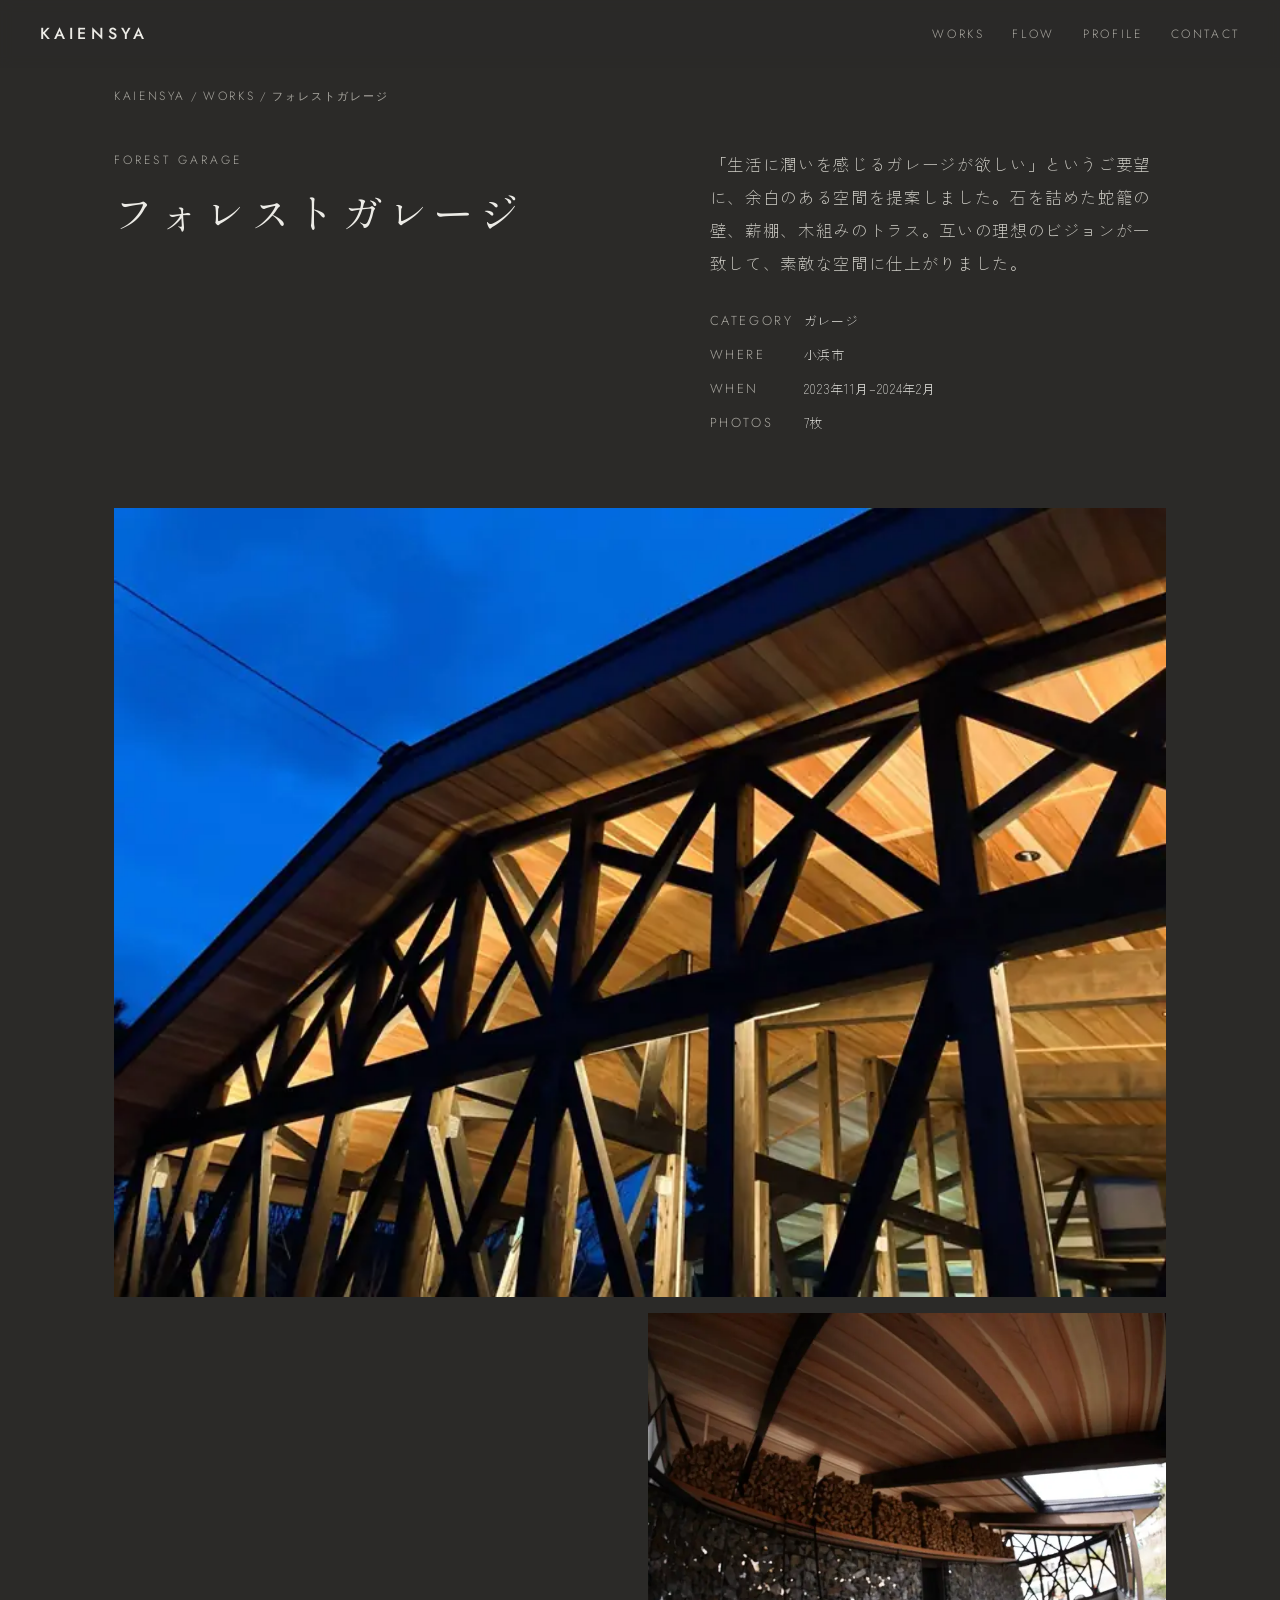
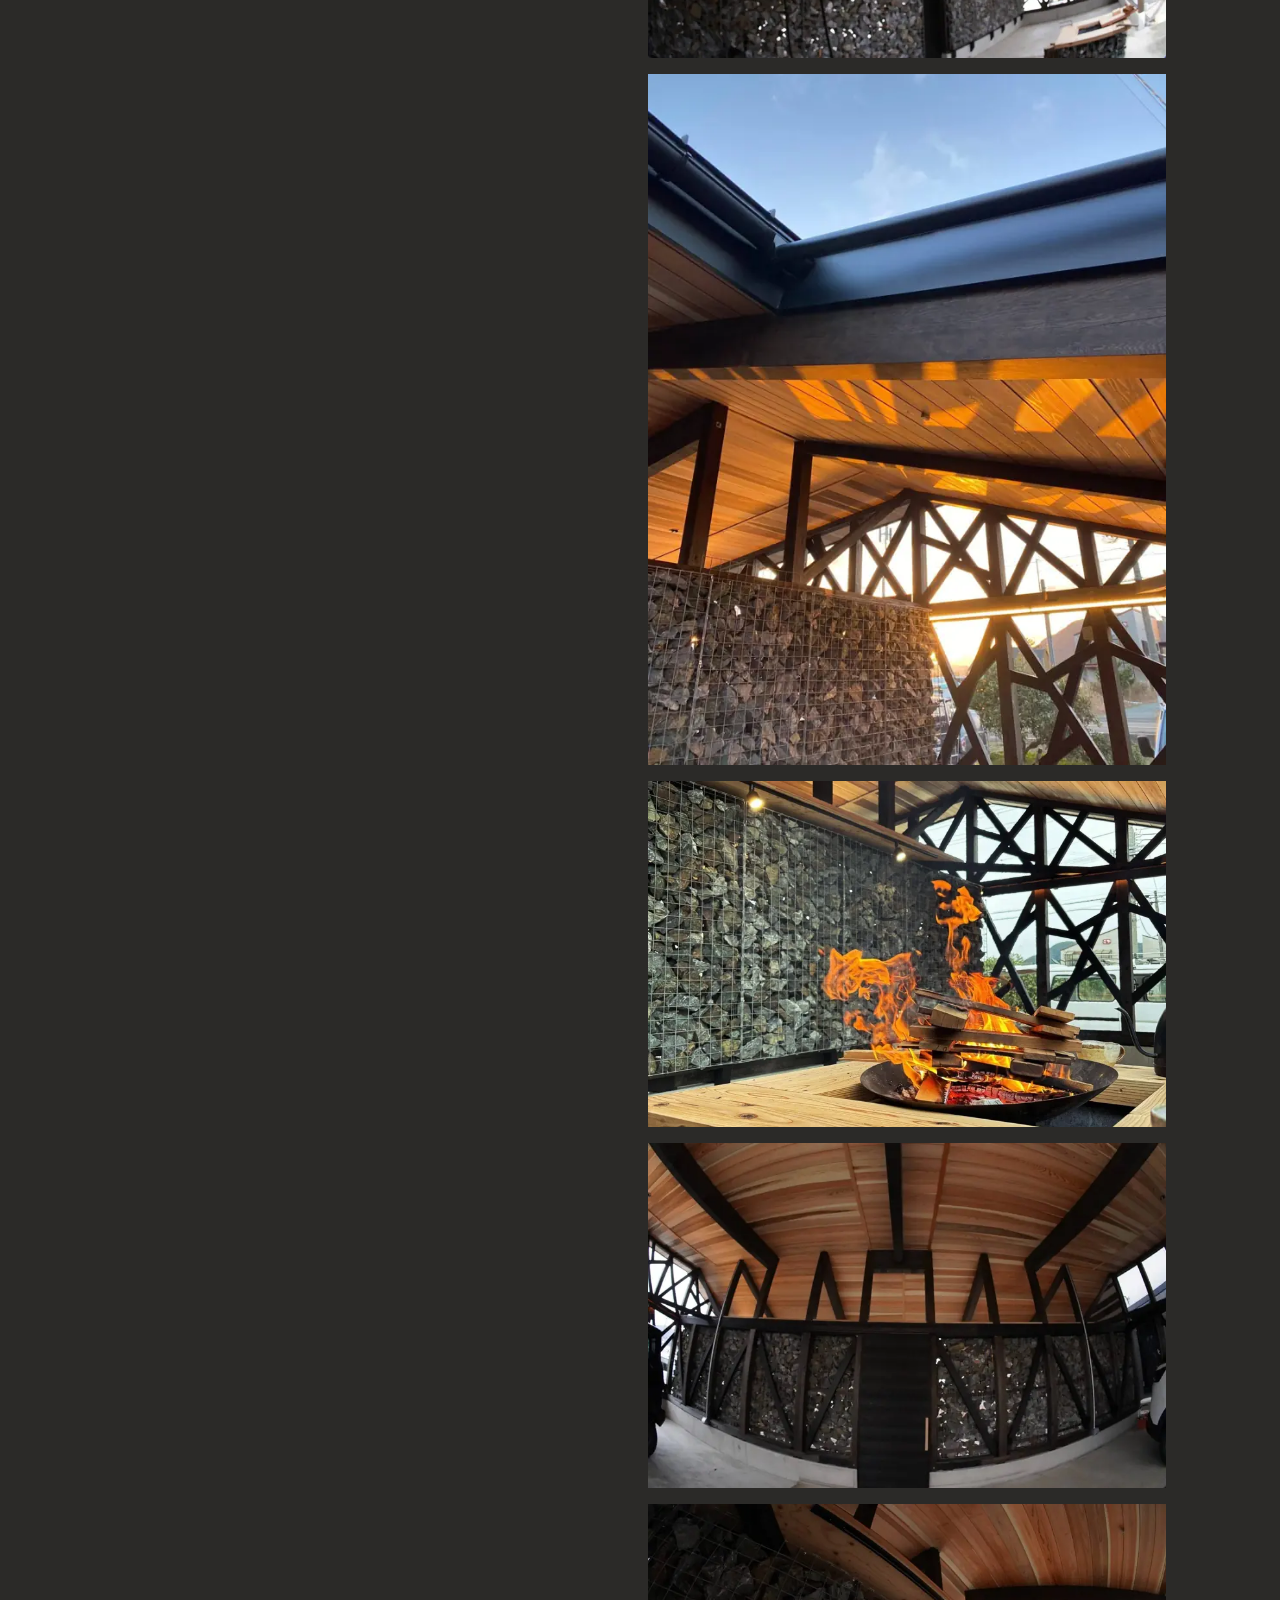
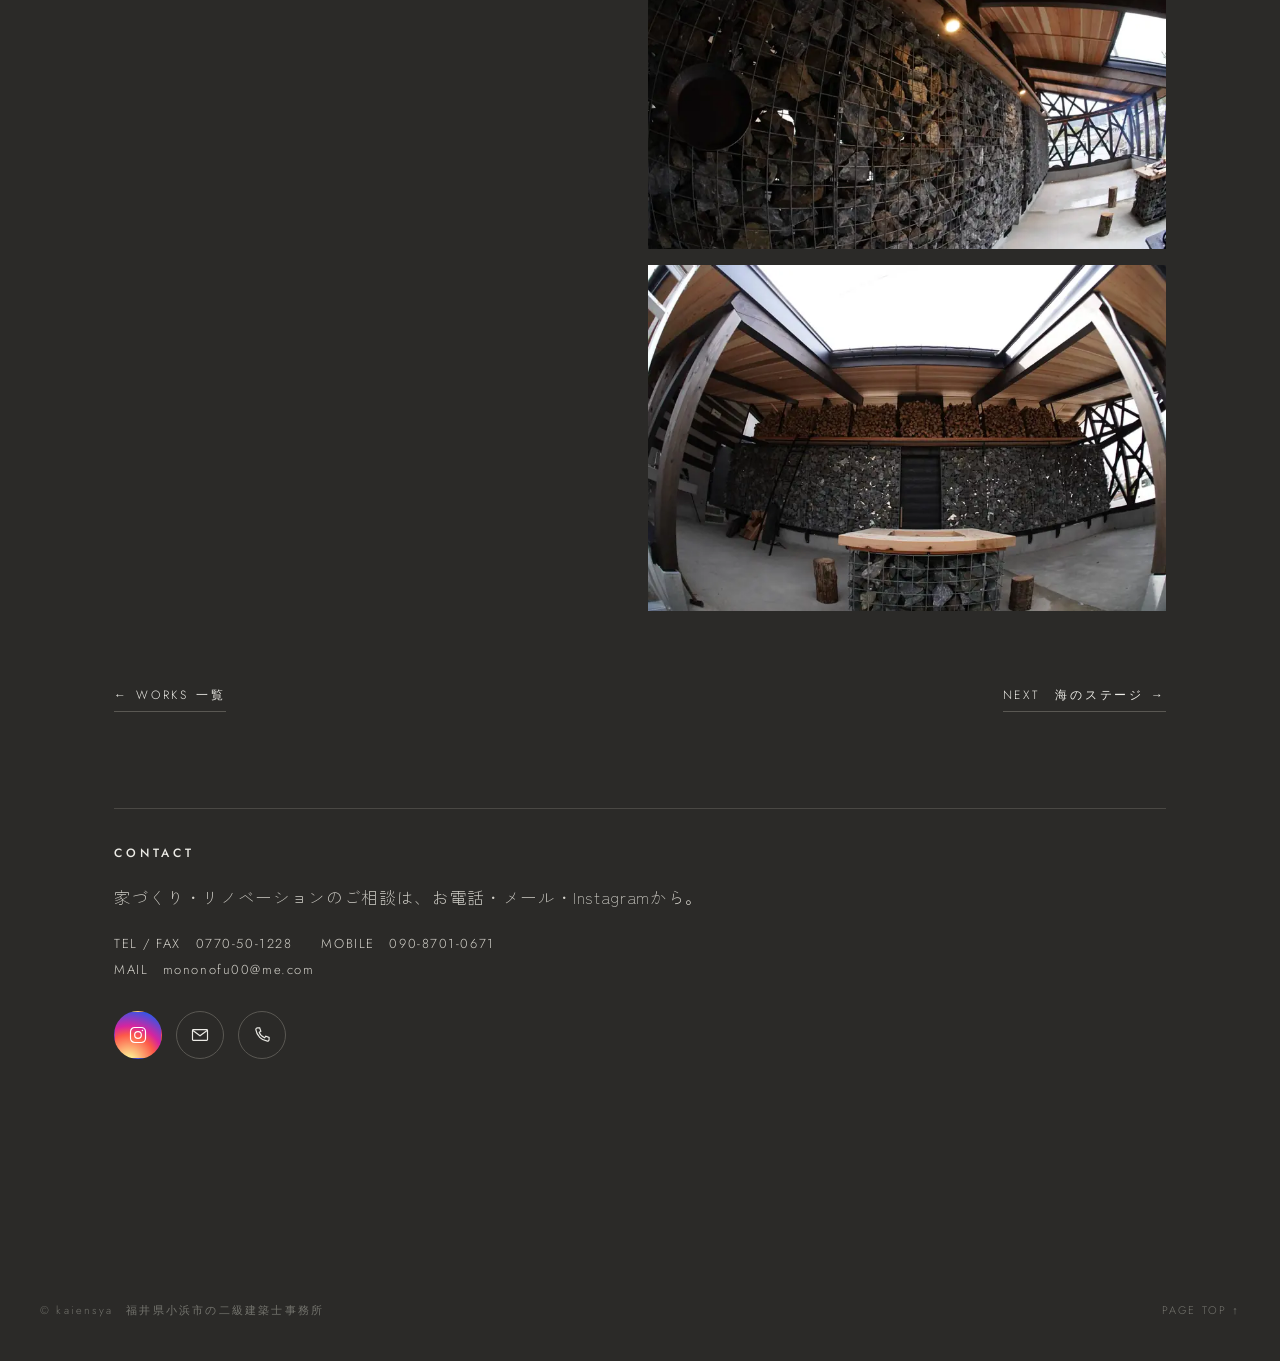
==== works/garage/index.html @ 5246a968 "敦賀の改修に写真3枚を追加 Co-Authored-By: Claude Opus 5.5 <noreply@anthropic.com>" ====
<!doctype html>
<html lang="ja">
<head>
<meta charset="utf-8">
<meta name="viewport" content="width=device-width, initial-scale=1, viewport-fit=cover">
<title>フォレストガレージ｜小浜市のガレージ｜kaiensya</title>
<meta name="description" content="フォレストガレージ（小浜市）。「生活に潤いを感じるガレージが欲しい」というご要望に、余白のある空間を提案しました。石を詰めた蛇籠の壁、薪棚、木組みのトラス。互いの理想のビジョンが一致して、素…　福井県小浜市の二級建築士事務所 kaiensya の施工事例。">
<link rel="canonical" href="https://www.kaiensya.com/works/garage/">
<meta property="og:type" content="article">
<meta property="og:site_name" content="kaiensya">
<meta property="og:title" content="フォレストガレージ｜小浜市のガレージ｜kaiensya">
<meta property="og:description" content="フォレストガレージ（小浜市）。「生活に潤いを感じるガレージが欲しい」というご要望に、余白のある空間を提案しました。石を詰めた蛇籠の壁、薪棚、木組みのトラス。互いの理想のビジョンが一致して、素…　福井県小浜市の二級建築士事務所 kaiensya の施工事例。">
<meta property="og:url" content="https://www.kaiensya.com/works/garage/">
<meta property="og:image" content="https://www.kaiensya.com/img/garage/01.jpg">
<meta property="og:locale" content="ja_JP">
<meta name="twitter:card" content="summary_large_image">
<meta name="theme-color" content="#f8f8f6">
<link rel="icon" href="/favicon.svg" type="image/svg+xml">
<link rel="preconnect" href="https://fonts.googleapis.com">
<link rel="preconnect" href="https://fonts.gstatic.com" crossorigin>
<link rel="stylesheet" href="https://fonts.googleapis.com/css2?family=Jost:wght@300;400;500&family=Shippori+Mincho:wght@400;500&family=Zen+Kaku+Gothic+New:wght@300;400&display=swap">
<link rel="stylesheet" href="/assets/style.css?v=20">
<script type="application/ld+json">{"@context": "https://schema.org", "@type": "CreativeWork", "name": "フォレストガレージ", "alternateName": "FOREST GARAGE", "description": "「生活に潤いを感じるガレージが欲しい」というご要望に、余白のある空間を提案しました。石を詰めた蛇籠の壁、薪棚、木組みのトラス。互いの理想のビジョンが一致して、素敵な空間に仕上がりました。", "url": "https://www.kaiensya.com/works/garage/", "inLanguage": "ja", "image": ["https://www.kaiensya.com/img/garage/01.jpg", "https://www.kaiensya.com/img/garage/02.jpg", "https://www.kaiensya.com/img/garage/03.jpg", "https://www.kaiensya.com/img/garage/04.jpg", "https://www.kaiensya.com/img/garage/05.jpg"], "creator": {"@id": "https://www.kaiensya.com/#org"}, "genre": "ガレージ", "locationCreated": {"@type": "Place", "name": "福井県小浜市"}}</script><script type="application/ld+json">{"@context": "https://schema.org", "@type": "BreadcrumbList", "itemListElement": [{"@type": "ListItem", "position": 1, "name": "kaiensya", "item": "https://www.kaiensya.com/"}, {"@type": "ListItem", "position": 2, "name": "施工事例", "item": "https://www.kaiensya.com/#works"}, {"@type": "ListItem", "position": 3, "name": "フォレストガレージ", "item": "https://www.kaiensya.com/works/garage/"}]}</script>
</head>
<body class="workpage">
<header id="hdr">
  <div class="wrap">
    <a class="logo" href="/">KAIENSYA</a>
    <nav aria-label="メニュー">
      <a href="/#works">WORKS</a>
      <a class="opt" href="/#flow">FLOW</a>
      <a class="opt" href="/#profile">PROFILE</a>
      <a href="/#contact">CONTACT</a>
    </nav>
  </div>
</header>
<main class="d-body">
  <nav class="crumbs" aria-label="現在地"><a href="/">KAIENSYA</a> / <a href="/#works">WORKS</a> / <span>フォレストガレージ</span></nav>
  <div class="d-title">
    <div>
      <p class="en">FOREST GARAGE</p>
      <h1>フォレストガレージ</h1>
    </div>
    <div>
      <p>「生活に潤いを感じるガレージが欲しい」というご要望に、余白のある空間を提案しました。石を詰めた蛇籠の壁、薪棚、木組みのトラス。互いの理想のビジョンが一致して、素敵な空間に仕上がりました。</p>
      <dl class="d-data"><dt>CATEGORY</dt><dd>ガレージ</dd><dt>WHERE</dt><dd>小浜市</dd><dt>WHEN</dt><dd>2023年11月–2024年2月</dd><dt>PHOTOS</dt><dd>7枚</dd></dl>
    </div>
  </div>
  <div class="d-photos"><picture><source type="image/webp" srcset="/img/garage/01-800.webp?v=20 800w, /img/garage/01-1600.webp?v=20 1600w" sizes="(min-width: 640px) 50vw, 100vw"><img src="/img/garage/01.jpg?v=20" width="1600" height="1200" alt="フォレストガレージ 写真1（小浜市・kaiensya施工）" loading="eager" decoding="async" fetchpriority="high" class="wide"></picture><picture><source type="image/webp" srcset="/img/garage/02-800.webp?v=20 800w, /img/garage/02-1600.webp?v=20 1600w" sizes="(min-width: 640px) 50vw, 100vw"><img src="/img/garage/02.jpg?v=20" width="1600" height="1066" alt="フォレストガレージ 写真2（小浜市・kaiensya施工）" loading="eager" decoding="async" fetchpriority="high"></picture><picture><source type="image/webp" srcset="/img/garage/03-800.webp?v=20 800w, /img/garage/03-1600.webp?v=20 1600w" sizes="(min-width: 640px) 50vw, 100vw"><img src="/img/garage/03.jpg?v=20" width="1200" height="1600" alt="フォレストガレージ 写真3（小浜市・kaiensya施工）" loading="lazy" decoding="async"></picture><picture><source type="image/webp" srcset="/img/garage/04-800.webp?v=20 800w, /img/garage/04-1600.webp?v=20 1600w" sizes="(min-width: 640px) 50vw, 100vw"><img src="/img/garage/04.jpg?v=20" width="1440" height="963" alt="フォレストガレージ 写真4（小浜市・kaiensya施工）" loading="lazy" decoding="async"></picture><picture><source type="image/webp" srcset="/img/garage/05-800.webp?v=20 800w, /img/garage/05-1600.webp?v=20 1600w" sizes="(min-width: 640px) 50vw, 100vw"><img src="/img/garage/05.jpg?v=20" width="1600" height="1066" alt="フォレストガレージ 写真5（小浜市・kaiensya施工）" loading="lazy" decoding="async"></picture><picture><source type="image/webp" srcset="/img/garage/06-800.webp?v=20 800w, /img/garage/06-1600.webp?v=20 1600w" sizes="(min-width: 640px) 50vw, 100vw"><img src="/img/garage/06.jpg?v=20" width="1600" height="1066" alt="フォレストガレージ 写真6（小浜市・kaiensya施工）" loading="lazy" decoding="async"></picture><picture><source type="image/webp" srcset="/img/garage/07-800.webp?v=20 800w, /img/garage/07-1600.webp?v=20 1600w" sizes="(min-width: 640px) 50vw, 100vw"><img src="/img/garage/07.jpg?v=20" width="1600" height="1066" alt="フォレストガレージ 写真7（小浜市・kaiensya施工）" loading="lazy" decoding="async"></picture></div>
  <div class="d-next"><a href="/#works">← WORKS 一覧</a><a href="/works/tagarasu/">NEXT　海のステージ →</a></div>
  <aside class="d-contact">
    <p class="label">CONTACT</p>
    <p>家づくり・リノベーションのご相談は、お電話・メール・Instagramから。</p>
    <p class="tel">TEL / FAX　<a href="tel:0770501228">0770-50-1228</a>　　MOBILE　<a href="tel:09087010671">090-8701-0671</a><br>MAIL　<a href="mailto:mononofu00@me.com">mononofu00@me.com</a></p>
    <div class="links"><a class="ig" href="https://www.instagram.com/kaiensya/" target="_blank" rel="noopener" aria-label="Instagram @kaiensya"><svg viewBox="0 0 24 24" width="20" height="20" fill="none" stroke="currentColor" stroke-width="1.4" aria-hidden="true"><rect x="3" y="3" width="18" height="18" rx="5"/><circle cx="12" cy="12" r="4"/><circle cx="17.3" cy="6.7" r=".9" fill="currentColor" stroke="none"/></svg></a><a href="mailto:mononofu00@me.com" aria-label="メールを送る mononofu00@me.com"><svg viewBox="0 0 24 24" width="20" height="20" fill="none" stroke="currentColor" stroke-width="1.4" aria-hidden="true"><rect x="3" y="5.5" width="18" height="13" rx="1"/><path d="M3.5 6.5 12 13l8.5-6.5"/></svg></a><a href="tel:09087010671" aria-label="携帯に電話する 090-8701-0671"><svg viewBox="0 0 24 24" width="20" height="20" fill="none" stroke="currentColor" stroke-width="1.4" aria-hidden="true"><path d="M6.6 3.5h2.6l1.4 4-1.9 1.3a11 11 0 0 0 6.5 6.5l1.3-1.9 4 1.4v2.6a2 2 0 0 1-2.1 2A16.5 16.5 0 0 1 4.6 5.6a2 2 0 0 1 2-2.1Z"/></svg></a></div>
  </aside>
</main>
<footer>
  <div class="wrap"><span>© kaiensya　福井県小浜市の二級建築士事務所</span><a href="#" style="text-decoration:none">PAGE TOP ↑</a></div>
</footer>
</body>
</html>
---- assets/style.css ----
/* Layout: 写真が主役の1ページ。開くと事例写真→言葉→事例の一覧（種類で絞り込み）→依頼の流れ→経歴→連絡先。事例は全画面で写真を縦に送る */
:root {
  --paper: #f8f8f6;      /* 紙。漆喰の白 */
  --ink: #1d1d1b;        /* 墨 */
  --ash: #74746e;        /* 灰。補足の文字 */
  --line: #deded8;       /* 罫 */
  --yakisugi: #2b2a28;   /* 焼杉。詳細画面の地 */
  --sugi: #9c7a55;       /* 杉。唯一の差し色 */
  --f-latin: "Jost", "Helvetica Neue", Arial, sans-serif;
  --f-mincho: "Shippori Mincho", "Hiragino Mincho ProN", "Yu Mincho", serif;
  --f-body: "Zen Kaku Gothic New", "Hiragino Sans", "Yu Gothic", sans-serif;
  color-scheme: light;
}
* { box-sizing: border-box; }
html { scroll-behavior: smooth; }
@media (prefers-reduced-motion: reduce) { html { scroll-behavior: auto; } }
body {
  margin: 0; background: var(--paper); color: var(--ink);
  font-family: var(--f-body); font-weight: 300; font-size: 15.5px; line-height: 2; letter-spacing: .04em;
}
body::before { content: ""; position: fixed; inset: 0 0 auto; height: env(safe-area-inset-top, 0px); z-index: 30; background: var(--paper); }
a { color: inherit; }
img { display: block; max-width: 100%; }
.wrap { max-width: 1240px; margin: 0 auto; padding-left: max(20px, env(safe-area-inset-left, 0px)); padding-right: max(20px, env(safe-area-inset-right, 0px)); }

/* ヘッダー */
header {
  position: sticky; top: env(safe-area-inset-top, 0px); z-index: 20;
  background: color-mix(in srgb, var(--paper) 92%, transparent); backdrop-filter: blur(6px);
}
header .wrap { display: flex; align-items: center; justify-content: space-between; padding-block: 18px; gap: 16px; }
.logo { font-family: var(--f-latin); font-weight: 500; font-size: 17.5px; letter-spacing: .26em; text-decoration: none; }
nav { display: flex; gap: 18px; flex-wrap: wrap; justify-content: flex-end; }
nav a.opt { display: none; }
nav a { font-family: var(--f-latin); font-size: 13px; letter-spacing: .22em; text-decoration: none; color: var(--ash); }
nav a:hover, nav a:focus-visible { color: var(--ink); }
:focus-visible { outline: 1px solid var(--sugi); outline-offset: 4px; }

/* 冒頭のロゴ：平面図の通り芯の交点に、kaiensya の8文字を据える */
.intro { min-height: calc(100svh - 64px); display: grid; place-items: center; align-content: center; gap: 28px; padding-block: 24px 64px; position: relative; }
.mark { width: min(78vw, 440px); height: auto; overflow: visible; }
.mark .axis { stroke: var(--line); stroke-width: .8; stroke-dasharray: 6 3 1 3; fill: none; }
.mark .bub { fill: var(--paper); stroke: var(--ash); stroke-width: .7; }
.mark .bubt { font-family: var(--f-latin); font-size: 7.5px; fill: var(--ash); letter-spacing: .02em; }
.mark .ch { font-family: var(--f-latin); font-weight: 500; font-size: 46px; fill: var(--ink); }
.mark .sub { font-family: var(--f-latin); font-size: 9.5px; letter-spacing: .26em; fill: var(--ink); }
.mark .dot { fill: var(--sugi); }
.intro-ja { font-family: var(--f-mincho); font-size: 14.5px; letter-spacing: .3em; color: var(--ash); margin: 0; text-align: center; }
.cue { position: absolute; bottom: 18px; left: 50%; translate: -50% 0; display: grid; justify-items: center; gap: 8px; font-family: var(--f-latin); font-size: 11px; letter-spacing: .3em; color: var(--ash); text-decoration: none; }
.cue i { display: block; width: 1px; height: 36px; background: var(--ink); transform-origin: top; animation: cue 2.4s ease-in-out infinite; }
@keyframes cue { 0% { transform: scaleY(0); } 50% { transform: scaleY(1); transform-origin: top; } 51% { transform-origin: bottom; } 100% { transform: scaleY(0); transform-origin: bottom; } }
@keyframes draw { from { stroke-dashoffset: 420; } to { stroke-dashoffset: 0; } }
@keyframes drop { from { opacity: 0; transform: translateY(-14px); } to { opacity: 1; transform: none; } }
@keyframes fade { from { opacity: 0; } to { opacity: 1; } }
.mark .axis { animation: fade 1.2s ease both; }
.mark .ch { animation: drop .7s cubic-bezier(.2,.7,.2,1) both; }
.mark .sub, .mark .bub, .mark .bubt, .intro-ja { animation: fade 1s ease both; animation-delay: 1.9s; }
.mark .dot { animation: fade .6s ease both; animation-delay: 2.3s; }
@media (prefers-reduced-motion: reduce) { .mark *, .intro-ja, .cue i { animation: none !important; } }

.mark .mv { transform-box: view-box; }
.mark .word { font-family: var(--f-latin); font-weight: 500; font-size: 38px; letter-spacing: .16em; fill: var(--ink); opacity: 0; }
.mark.done .axis { opacity: .55; transition: opacity 1.2s; }
header.solo .logo { opacity: 0; pointer-events: none; }
header .logo { transition: opacity .4s; }

/* 冒頭の写真 */
.hero { position: relative; aspect-ratio: 4 / 5; width: 100%; overflow: hidden; background: var(--line); }
.hero img { position: absolute; inset: 0; width: 100%; height: 100%; object-fit: cover; opacity: 0; transition: opacity 1.6s ease; }
.hero img.on { opacity: 1; }
@media (prefers-reduced-motion: reduce) { .hero img { transition: none; } }
.hero-cap { display: flex; justify-content: space-between; align-items: baseline; padding-block: 14px 0; gap: 12px; }
.hero-cap > div:first-child { display: grid; gap: 2px; min-width: 0; }
.hero-cap .name { font-family: var(--f-latin); font-size: 13px; letter-spacing: .22em; }
.hero-cap .ja { font-family: var(--f-mincho); font-size: 14.5px; color: var(--ash); white-space: nowrap; }
.hero-cap .dots { padding-top: 8px; }
.dots { display: flex; gap: 10px; }
.dots button { width: 22px; height: 2px; padding: 0; border: 0; background: var(--line); cursor: pointer; }
.dots button.on { background: var(--ink); }

/* 見出し */
.seo-h1 { font-family: var(--f-body); font-weight: 300; font-size: 12px; letter-spacing: .12em; color: var(--ash); margin: 0 0 28px; line-height: 1.8; }
.label { font-family: var(--f-latin); font-size: 13px; font-weight: 500; letter-spacing: .32em; margin: 0 0 6px; }
.label-ja { font-family: var(--f-mincho); font-size: 14.5px; color: var(--ash); margin: 0; }
section { padding-block: 96px 0; }
.head { display: flex; align-items: baseline; justify-content: space-between; gap: 20px; flex-wrap: wrap; margin-bottom: 44px; }

/* 言葉 */
.message { display: grid; gap: 28px; }
.message h2 { font-family: var(--f-mincho); font-weight: 400; font-size: clamp(26.5px, 3.4vw, 36px); line-height: 1.7; margin: 0; letter-spacing: .12em; text-wrap: balance; }
.message p { max-width: 34em; margin: 0; color: #3a3a37; }

/* 事例 */
.filters { display: flex; gap: 22px; flex-wrap: wrap; }
.filters button { font-family: var(--f-latin); font-size: 13px; letter-spacing: .2em; background: none; border: 0; padding: 4px 0; color: var(--ash); cursor: pointer; border-bottom: 1px solid transparent; }
.filters button.on { color: var(--ink); border-bottom-color: var(--ink); }
.grid { display: grid; grid-template-columns: 1fr; gap: 48px; }
.work { text-decoration: none; display: grid; gap: 14px; min-width: 0; }
.work .ph { aspect-ratio: 4 / 3; overflow: hidden; background: var(--line); }
.work { position: relative; border: 2px solid #d4d4cd; padding: 12px 12px 18px; transition: border-color .4s; }
.work:hover { border-color: #b9b9b2; }
/* ワンポイント：図面のトンボのように、左上を薄いピンク・右下を薄い黄色の鉤（かぎ）で押さえる */
.work::before, .work::after { content: ""; position: absolute; width: 26px; height: 26px; pointer-events: none; }
.work::before { top: -2px; left: -2px; border-top: 2px solid #f0bfc6; border-left: 2px solid #f0bfc6; }
.work::after { right: -2px; bottom: -2px; border-right: 2px solid #f1d77e; border-bottom: 2px solid #f1d77e; }
.work .ph img { width: 100%; height: 100%; object-fit: cover; transition: transform 1.2s ease, filter .6s; }
.work:hover .ph img { transform: scale(1.03); }
.work .en { font-family: var(--f-latin); font-size: 13px; letter-spacing: .2em; }
.work .ja { font-family: var(--f-mincho); font-size: 16.5px; letter-spacing: .1em; }
.work .meta { font-size: 13px; color: var(--ash); letter-spacing: .08em; }
.work .txt { display: grid; gap: 2px; }

/* 依頼の流れ */
.flow { list-style: none; margin: 0; padding: 0; display: grid; grid-template-columns: 1fr; border-top: 1px solid var(--line); }
.flow li { padding: 24px 0 26px; border-bottom: 1px solid var(--line); min-width: 0; }
.flow .n { font-family: var(--f-latin); font-size: 13px; letter-spacing: .2em; color: var(--sugi); }
.flow h3 { font-family: var(--f-mincho); font-weight: 400; font-size: 18.5px; margin: 6px 0 8px; letter-spacing: .1em; }
.flow p { margin: 0; font-size: 14.5px; color: #4a4a46; line-height: 1.9; }

/* 経歴 */
.about { display: grid; gap: 36px; align-items: start; }
.about .ph { aspect-ratio: 4 / 5; overflow: hidden; background: var(--line); }
.about .ph img { width: 100%; height: 100%; object-fit: cover; }
.person { font-family: var(--f-mincho); font-size: 24px; letter-spacing: .2em; margin: 0; }
.person-en { font-family: var(--f-latin); font-size: 13px; letter-spacing: .24em; color: var(--ash); margin: 0 0 28px; }
.history { display: grid; grid-template-columns: 7.5em 1fr; gap: 10px 16px; margin: 0 0 28px; font-variant-numeric: tabular-nums; }
.history dt { font-family: var(--f-latin); font-size: 14.5px; color: var(--ash); letter-spacing: .1em; }
.history dd { margin: 0; }
.links { display: flex; gap: 14px; margin-top: 28px; }
.links a { width: 48px; height: 48px; border: 1px solid var(--line); border-radius: 50%; display: grid; place-items: center; color: var(--ink); text-decoration: none; transition: border-color .3s, background .3s; }
.links a:hover, .links a:focus-visible { border-color: var(--ink); }
.links a.ig { background: radial-gradient(circle at 30% 107%, #fdf497 0%, #fdf497 5%, #fd5949 45%, #d6249f 60%, #285aeb 90%); border-color: transparent; color: #fff; }
.contact dd a { text-decoration: none; border-bottom: 1px solid var(--line); }
.qual { font-size: 14.5px; color: var(--ash); line-height: 2; margin: 0; }

/* 連絡先 */
.contact { display: grid; gap: 28px; border-top: 1px solid var(--line); padding-top: 40px; }
.contact dl { display: grid; grid-template-columns: 6em 1fr; gap: 12px 16px; margin: 0; }
.contact dt { font-family: var(--f-latin); font-size: 13px; letter-spacing: .2em; color: var(--ash); padding-top: 3px; }
.contact dd { margin: 0; user-select: all; }
.contact dd a { text-decoration: none; border-bottom: 1px solid var(--line); }
footer { padding-block: 120px 40px; }
footer .wrap { display: flex; justify-content: space-between; gap: 16px; flex-wrap: wrap; font-family: var(--f-latin); font-size: 12px; letter-spacing: .2em; color: var(--ash); }

/* 事例の詳細（全画面） */
.detail { display: none; position: fixed; inset: 0; z-index: 40; background: var(--yakisugi); color: #ecebe6; overflow-y: auto; overscroll-behavior: contain; }
.detail .bar { position: sticky; top: 0; z-index: 2; display: flex; justify-content: space-between; align-items: center; gap: 16px;
  padding-top: calc(16px + env(safe-area-inset-top, 0px)); padding-bottom: 16px;
  padding-left: max(24px, env(safe-area-inset-left, 0px)); padding-right: max(24px, env(safe-area-inset-right, 0px));
  background: color-mix(in srgb, var(--yakisugi) 90%, transparent); backdrop-filter: blur(6px); }
.detail .bar span { font-family: var(--f-latin); font-size: 13px; letter-spacing: .24em; }
.close { font-family: var(--f-latin); font-size: 13px; letter-spacing: .24em; background: none; border: 1px solid #5a5853; color: inherit; padding: 8px 16px; cursor: pointer; }
.d-body { max-width: 1100px; margin: 0 auto; padding: 8px max(24px, env(safe-area-inset-right, 0px)) 120px max(24px, env(safe-area-inset-left, 0px)); }
.d-title { display: grid; gap: 28px; padding-block: 24px 40px; }
.d-title h2, .d-title h1 { font-family: var(--f-mincho); font-weight: 400; font-size: clamp(28.5px, 3.6vw, 40px); letter-spacing: .14em; margin: 0; line-height: 1.5; }
.d-title .en { font-family: var(--f-latin); font-size: 13px; letter-spacing: .26em; color: #a9a7a0; margin: 0 0 10px; }
.d-title p { margin: 0; color: #d5d3cc; max-width: 30em; }
.d-data { display: grid; grid-template-columns: 6em 1fr; gap: 8px 16px; margin: 28px 0 0; font-size: 14.5px; }
.d-data dt { font-family: var(--f-latin); letter-spacing: .2em; color: #a9a7a0; }
.d-data dd { margin: 0; }
.d-photos { display: grid; grid-template-columns: 1fr; gap: 10px; }
.d-photos img { width: 100%; height: auto; background: #3a3936; }
.d-photos img.wide { grid-column: 1 / -1; }
.d-photos .ba { grid-column: 1 / -1; margin: 8px 0 4px; font-family: var(--f-latin); font-size: 14.5px; letter-spacing: .32em; display: flex; align-items: baseline; gap: 14px; }
.d-photos .ba span { font-family: var(--f-mincho); font-size: 14.5px; letter-spacing: .2em; color: #a9a7a0; }
.d-photos .ba.after { margin-top: 56px; padding-top: 28px; border-top: 1px solid #4a4844; }
.d-next { margin-top: 72px; display: flex; justify-content: flex-end; }
.d-next a { font-family: var(--f-latin); font-size: 13px; letter-spacing: .24em; text-decoration: none; border-bottom: 1px solid #5a5853; padding-bottom: 4px; }

/* ここまでがスマホ。画面が広いときだけ足していく */
/* スマホだけ文字を1割大きく（2026-10-26）。広い画面では元の大きさに戻す */
@media (min-width: 640px) {
  .logo { font-size: 16px; }
  nav a { font-size: 12px; }
  .intro-ja { font-size: 13px; }
  .cue { font-size: 10px; }
  .hero-cap .name { font-size: 12px; }
  .hero-cap .ja { font-size: 13px; }
  .seo-h1 { font-size: 11px; }
  .label { font-size: 12px; }
  .label-ja { font-size: 13px; }
  .message h2 { font-size: clamp(24px, 3.4vw, 36px); }
  .filters button { font-size: 12px; }
  .work .en { font-size: 12px; }
  .work .ja { font-size: 15px; }
  .work .meta { font-size: 12px; }
  .flow .n { font-size: 12px; }
  .flow h3 { font-size: 17px; }
  .flow p { font-size: 13px; }
  .person { font-size: 22px; }
  .person-en { font-size: 12px; }
  .history dt { font-size: 13px; }
  .qual { font-size: 13px; }
  .contact dt { font-size: 12px; }
  footer .wrap { font-size: 11px; }
  .detail .bar span { font-size: 12px; }
  .close { font-size: 12px; }
  .d-title h2, .d-title h1 { font-size: clamp(26px, 3.6vw, 40px); }
  .d-title .en { font-size: 12px; }
  .d-data { font-size: 13px; }
  .d-photos .ba { font-size: 13px; }
  .d-photos .ba span { font-size: 13px; }
  .d-next a { font-size: 12px; }
}
@media (min-width: 640px) {
  body { font-size: 16.5px; }
  .grid { grid-template-columns: repeat(2, 1fr); gap: 56px 24px; }
  .flow { grid-template-columns: repeat(2, 1fr); }
  .flow li { padding-right: 28px; }
  .d-photos { grid-template-columns: 1fr 1fr; gap: 16px; }
  nav { gap: 28px; }
  nav a.opt { display: inline; }
}
@media (min-width: 1000px) {
  section { padding-block: 128px 0; }
  .hero { aspect-ratio: 16 / 9; max-height: 80vh; }
  .grid { grid-template-columns: repeat(3, 1fr); gap: 64px 32px; }
  .flow { grid-template-columns: repeat(3, 1fr); }
  .message { grid-template-columns: 1fr 2fr; gap: 48px; }
  .about { grid-template-columns: 1fr 1fr; gap: 64px; }
  .contact { grid-template-columns: 1fr 1fr; gap: 48px; }
  .d-title { grid-template-columns: 1.2fr 1fr; gap: 48px; padding-block: 40px 56px; }
}

/* 事例ページ（焼杉の地） */
body.workpage { background: var(--yakisugi); color: #ecebe6; }
body.workpage::before { background: var(--yakisugi); }
body.workpage header { background: color-mix(in srgb, var(--yakisugi) 90%, transparent); }
body.workpage .logo, body.workpage nav a { color: #ecebe6; }
body.workpage nav a { color: #a9a7a0; }
.workpage .d-title h1 { font-family: var(--f-mincho); font-weight: 400; font-size: clamp(28.5px, 3.6vw, 40px); letter-spacing: .14em; margin: 0; line-height: 1.5; }
.crumbs { display: block; text-align: left; font-family: var(--f-latin); font-size: 12px; letter-spacing: .18em; color: #a9a7a0; padding-top: 8px; }
.crumbs a { text-decoration: none; }
.d-next { justify-content: space-between !important; gap: 16px; flex-wrap: wrap; }
.d-photos picture { display: contents; }
.d-photos .ba { font-weight: 400; }
.d-contact { margin-top: 96px; border-top: 1px solid #4a4844; padding-top: 32px; color: #d5d3cc; }
.d-contact .label { color: #ecebe6; }
.d-contact .links a { color: #ecebe6; border-color: #5a5853; }
.d-contact .links a.ig { color: #fff; border-color: transparent; }
.d-contact a { text-decoration: none; }
.d-contact .tel { font-family: var(--f-latin); letter-spacing: .12em; font-size: 14.5px; user-select: all; }
.work .ph picture, .hero picture { display: contents; }
.hero a.hslide { position: absolute; inset: 0; opacity: 0; transition: opacity 1.6s ease; }
.hero a.hslide.on { opacity: 1; z-index: 1; }
.hero a.hslide img { position: absolute; inset: 0; width: 100%; height: 100%; object-fit: cover; opacity: 1; transition: none; }
@media (prefers-reduced-motion: reduce) { .hero a.hslide { transition: none; } }
h2.label { font-weight: 500; }
.message h2.label { font-family: var(--f-latin); font-size: 13px; font-weight: 500; letter-spacing: .32em; line-height: 2; margin: 0 0 6px; }
.work[hidden] { display: none; }
/* 事例の動き */
.work .ph img { opacity: 0; transition: opacity .9s linear .15s, transform 1.2s ease; }
.work .ph img.ld { opacity: 1; }
.rv .work { opacity: 0; transform: translateY(28px); transition: opacity 1s ease, transform 1.1s cubic-bezier(.2,.7,.2,1), border-color .4s; }
.rv .work.in { opacity: 1; transform: none; }
@media (prefers-reduced-motion: reduce) { .work .ph img { opacity: 1; transition: none; } }
/* スマホだけ文字を1割大きく（2026-10-26） */
@media (min-width: 640px) {
  .workpage .d-title h1 { font-size: clamp(26px, 3.6vw, 40px); }
  .crumbs { font-size: 11px; }
  .d-contact .tel { font-size: 13px; }
  .message h2.label { font-size: 12px; }
}
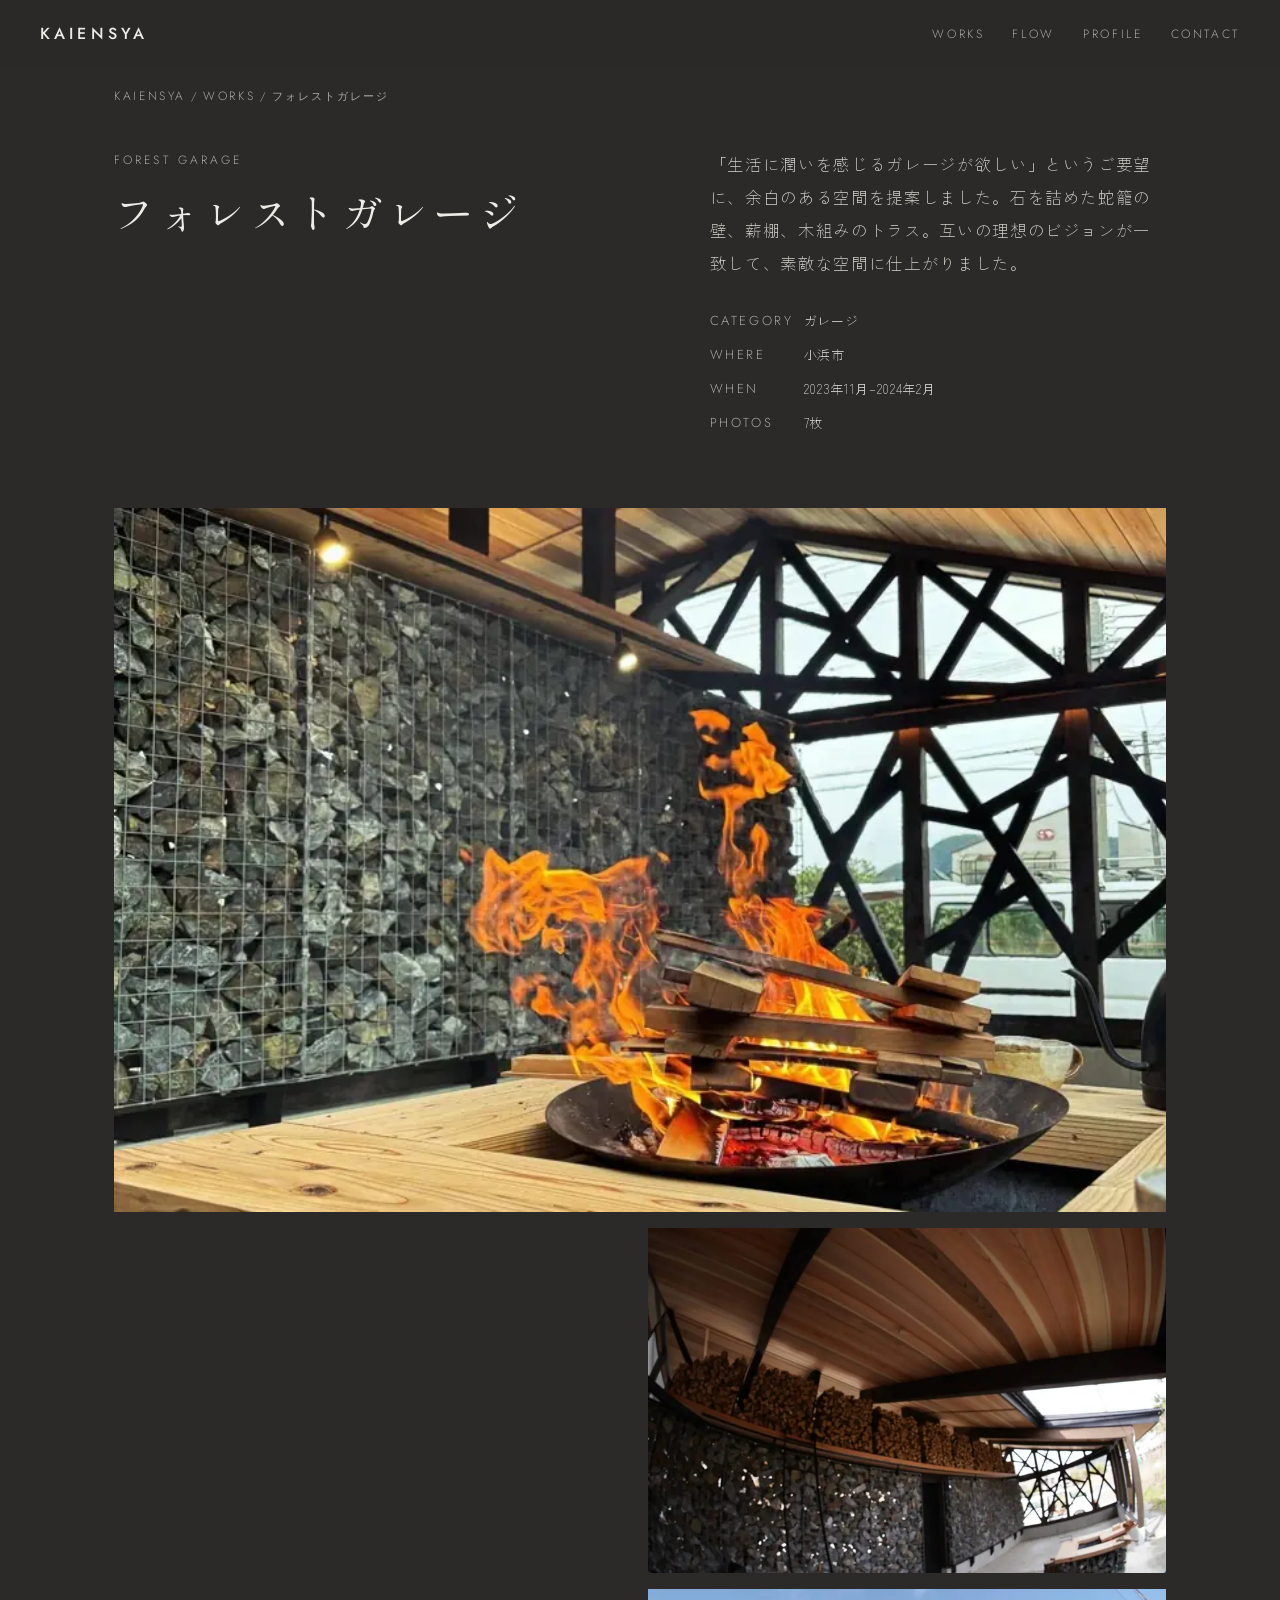
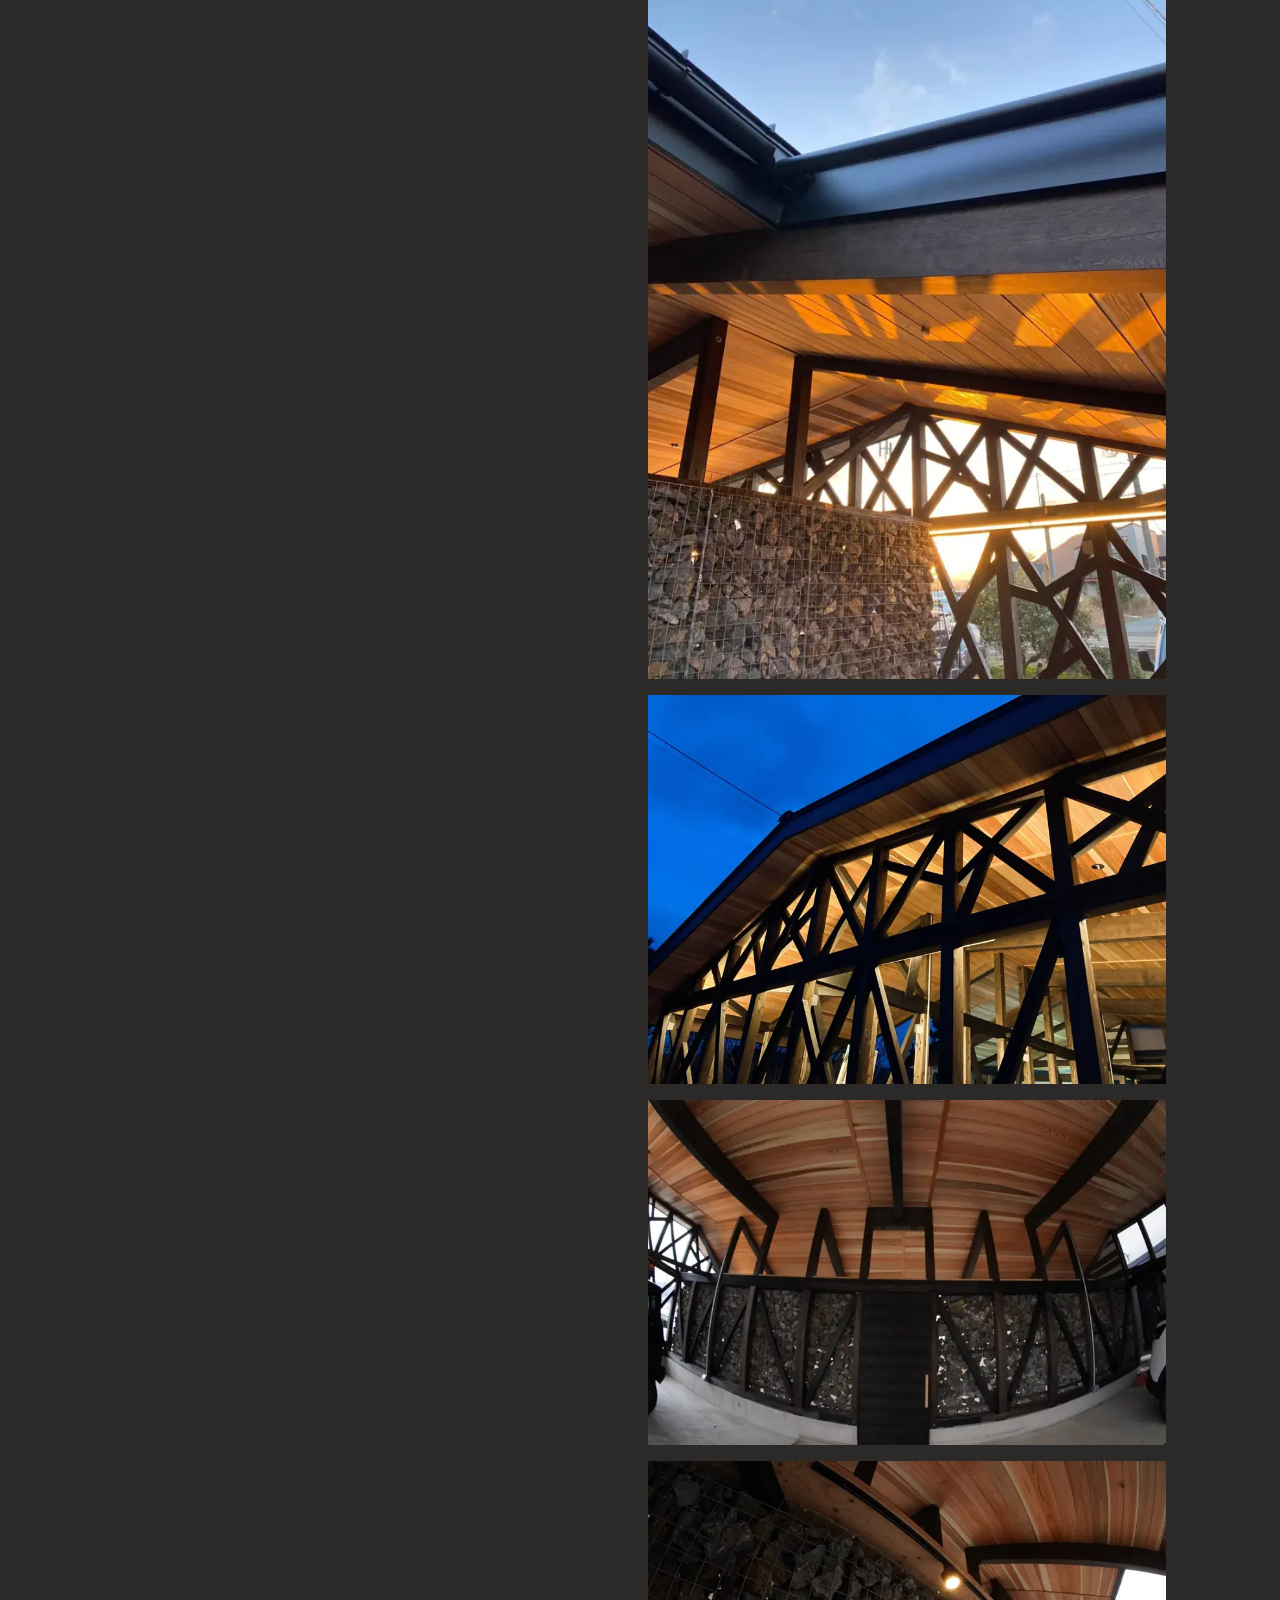
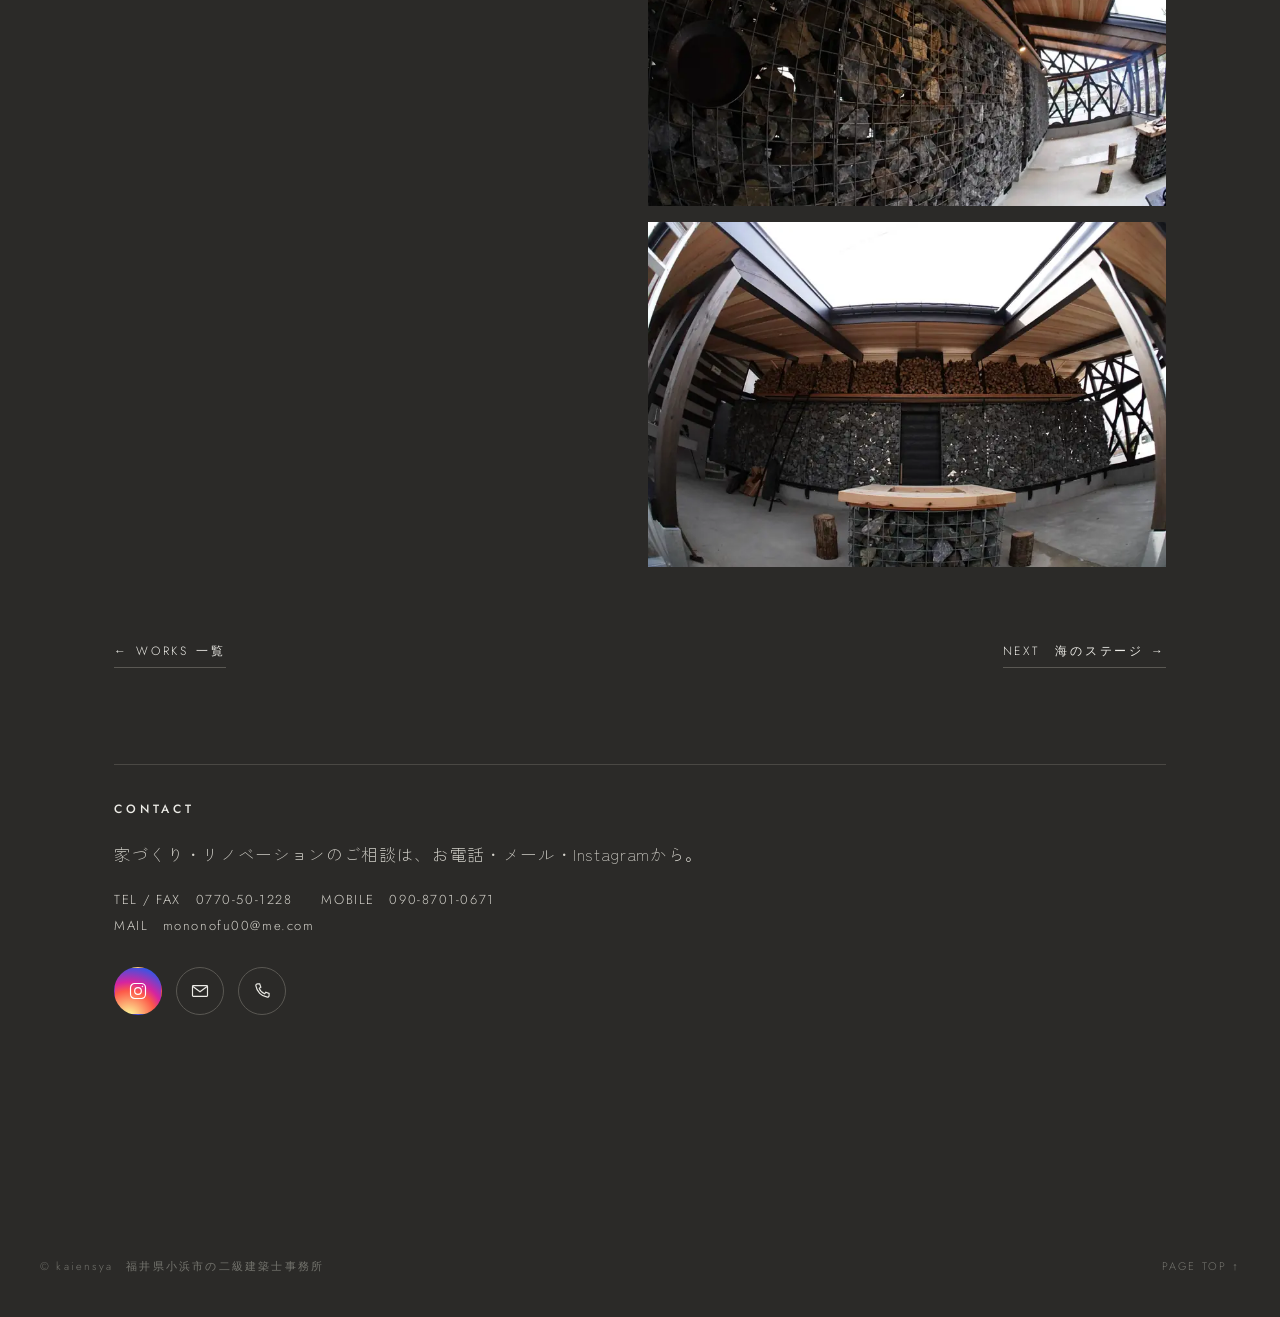
==== commit 6d6fe67b: "フォレストガレージの表紙を差し替え Co-Authored-By: Claude Opus 5.5 <noreply@anthropic.com>" ====
--- a/works/garage/index.html
+++ b/works/garage/index.html
@@ -19,7 +19,7 @@
 <link rel="preconnect" href="https://fonts.googleapis.com">
 <link rel="preconnect" href="https://fonts.gstatic.com" crossorigin>
 <link rel="stylesheet" href="https://fonts.googleapis.com/css2?family=Jost:wght@300;400;500&family=Shippori+Mincho:wght@400;500&family=Zen+Kaku+Gothic+New:wght@300;400&display=swap">
-<link rel="stylesheet" href="/assets/style.css?v=20">
+<link rel="stylesheet" href="/assets/style.css?v=23">
 <script type="application/ld+json">{"@context": "https://schema.org", "@type": "CreativeWork", "name": "フォレストガレージ", "alternateName": "FOREST GARAGE", "description": "「生活に潤いを感じるガレージが欲しい」というご要望に、余白のある空間を提案しました。石を詰めた蛇籠の壁、薪棚、木組みのトラス。互いの理想のビジョンが一致して、素敵な空間に仕上がりました。", "url": "https://www.kaiensya.com/works/garage/", "inLanguage": "ja", "image": ["https://www.kaiensya.com/img/garage/01.jpg", "https://www.kaiensya.com/img/garage/02.jpg", "https://www.kaiensya.com/img/garage/03.jpg", "https://www.kaiensya.com/img/garage/04.jpg", "https://www.kaiensya.com/img/garage/05.jpg"], "creator": {"@id": "https://www.kaiensya.com/#org"}, "genre": "ガレージ", "locationCreated": {"@type": "Place", "name": "福井県小浜市"}}</script><script type="application/ld+json">{"@context": "https://schema.org", "@type": "BreadcrumbList", "itemListElement": [{"@type": "ListItem", "position": 1, "name": "kaiensya", "item": "https://www.kaiensya.com/"}, {"@type": "ListItem", "position": 2, "name": "施工事例", "item": "https://www.kaiensya.com/#works"}, {"@type": "ListItem", "position": 3, "name": "フォレストガレージ", "item": "https://www.kaiensya.com/works/garage/"}]}</script>
 </head>
 <body class="workpage">
@@ -46,7 +46,7 @@
       <dl class="d-data"><dt>CATEGORY</dt><dd>ガレージ</dd><dt>WHERE</dt><dd>小浜市</dd><dt>WHEN</dt><dd>2023年11月–2024年2月</dd><dt>PHOTOS</dt><dd>7枚</dd></dl>
     </div>
   </div>
-  <div class="d-photos"><picture><source type="image/webp" srcset="/img/garage/01-800.webp?v=20 800w, /img/garage/01-1600.webp?v=20 1600w" sizes="(min-width: 640px) 50vw, 100vw"><img src="/img/garage/01.jpg?v=20" width="1600" height="1200" alt="フォレストガレージ 写真1（小浜市・kaiensya施工）" loading="eager" decoding="async" fetchpriority="high" class="wide"></picture><picture><source type="image/webp" srcset="/img/garage/02-800.webp?v=20 800w, /img/garage/02-1600.webp?v=20 1600w" sizes="(min-width: 640px) 50vw, 100vw"><img src="/img/garage/02.jpg?v=20" width="1600" height="1066" alt="フォレストガレージ 写真2（小浜市・kaiensya施工）" loading="eager" decoding="async" fetchpriority="high"></picture><picture><source type="image/webp" srcset="/img/garage/03-800.webp?v=20 800w, /img/garage/03-1600.webp?v=20 1600w" sizes="(min-width: 640px) 50vw, 100vw"><img src="/img/garage/03.jpg?v=20" width="1200" height="1600" alt="フォレストガレージ 写真3（小浜市・kaiensya施工）" loading="lazy" decoding="async"></picture><picture><source type="image/webp" srcset="/img/garage/04-800.webp?v=20 800w, /img/garage/04-1600.webp?v=20 1600w" sizes="(min-width: 640px) 50vw, 100vw"><img src="/img/garage/04.jpg?v=20" width="1440" height="963" alt="フォレストガレージ 写真4（小浜市・kaiensya施工）" loading="lazy" decoding="async"></picture><picture><source type="image/webp" srcset="/img/garage/05-800.webp?v=20 800w, /img/garage/05-1600.webp?v=20 1600w" sizes="(min-width: 640px) 50vw, 100vw"><img src="/img/garage/05.jpg?v=20" width="1600" height="1066" alt="フォレストガレージ 写真5（小浜市・kaiensya施工）" loading="lazy" decoding="async"></picture><picture><source type="image/webp" srcset="/img/garage/06-800.webp?v=20 800w, /img/garage/06-1600.webp?v=20 1600w" sizes="(min-width: 640px) 50vw, 100vw"><img src="/img/garage/06.jpg?v=20" width="1600" height="1066" alt="フォレストガレージ 写真6（小浜市・kaiensya施工）" loading="lazy" decoding="async"></picture><picture><source type="image/webp" srcset="/img/garage/07-800.webp?v=20 800w, /img/garage/07-1600.webp?v=20 1600w" sizes="(min-width: 640px) 50vw, 100vw"><img src="/img/garage/07.jpg?v=20" width="1600" height="1066" alt="フォレストガレージ 写真7（小浜市・kaiensya施工）" loading="lazy" decoding="async"></picture></div>
+  <div class="d-photos"><picture><source type="image/webp" srcset="/img/garage/01-800.webp?v=23 800w, /img/garage/01-1600.webp?v=23 1600w" sizes="(min-width: 640px) 50vw, 100vw"><img src="/img/garage/01.jpg?v=23" width="1440" height="963" alt="フォレストガレージ 写真1（小浜市・kaiensya施工）" loading="eager" decoding="async" fetchpriority="high" class="wide"></picture><picture><source type="image/webp" srcset="/img/garage/02-800.webp?v=23 800w, /img/garage/02-1600.webp?v=23 1600w" sizes="(min-width: 640px) 50vw, 100vw"><img src="/img/garage/02.jpg?v=23" width="1600" height="1066" alt="フォレストガレージ 写真2（小浜市・kaiensya施工）" loading="eager" decoding="async" fetchpriority="high"></picture><picture><source type="image/webp" srcset="/img/garage/03-800.webp?v=23 800w, /img/garage/03-1600.webp?v=23 1600w" sizes="(min-width: 640px) 50vw, 100vw"><img src="/img/garage/03.jpg?v=23" width="1200" height="1600" alt="フォレストガレージ 写真3（小浜市・kaiensya施工）" loading="lazy" decoding="async"></picture><picture><source type="image/webp" srcset="/img/garage/04-800.webp?v=23 800w, /img/garage/04-1600.webp?v=23 1600w" sizes="(min-width: 640px) 50vw, 100vw"><img src="/img/garage/04.jpg?v=23" width="1600" height="1200" alt="フォレストガレージ 写真4（小浜市・kaiensya施工）" loading="lazy" decoding="async"></picture><picture><source type="image/webp" srcset="/img/garage/05-800.webp?v=23 800w, /img/garage/05-1600.webp?v=23 1600w" sizes="(min-width: 640px) 50vw, 100vw"><img src="/img/garage/05.jpg?v=23" width="1600" height="1066" alt="フォレストガレージ 写真5（小浜市・kaiensya施工）" loading="lazy" decoding="async"></picture><picture><source type="image/webp" srcset="/img/garage/06-800.webp?v=23 800w, /img/garage/06-1600.webp?v=23 1600w" sizes="(min-width: 640px) 50vw, 100vw"><img src="/img/garage/06.jpg?v=23" width="1600" height="1066" alt="フォレストガレージ 写真6（小浜市・kaiensya施工）" loading="lazy" decoding="async"></picture><picture><source type="image/webp" srcset="/img/garage/07-800.webp?v=23 800w, /img/garage/07-1600.webp?v=23 1600w" sizes="(min-width: 640px) 50vw, 100vw"><img src="/img/garage/07.jpg?v=23" width="1600" height="1066" alt="フォレストガレージ 写真7（小浜市・kaiensya施工）" loading="lazy" decoding="async"></picture></div>
   <div class="d-next"><a href="/#works">← WORKS 一覧</a><a href="/works/tagarasu/">NEXT　海のステージ →</a></div>
   <aside class="d-contact">
     <p class="label">CONTACT</p>
